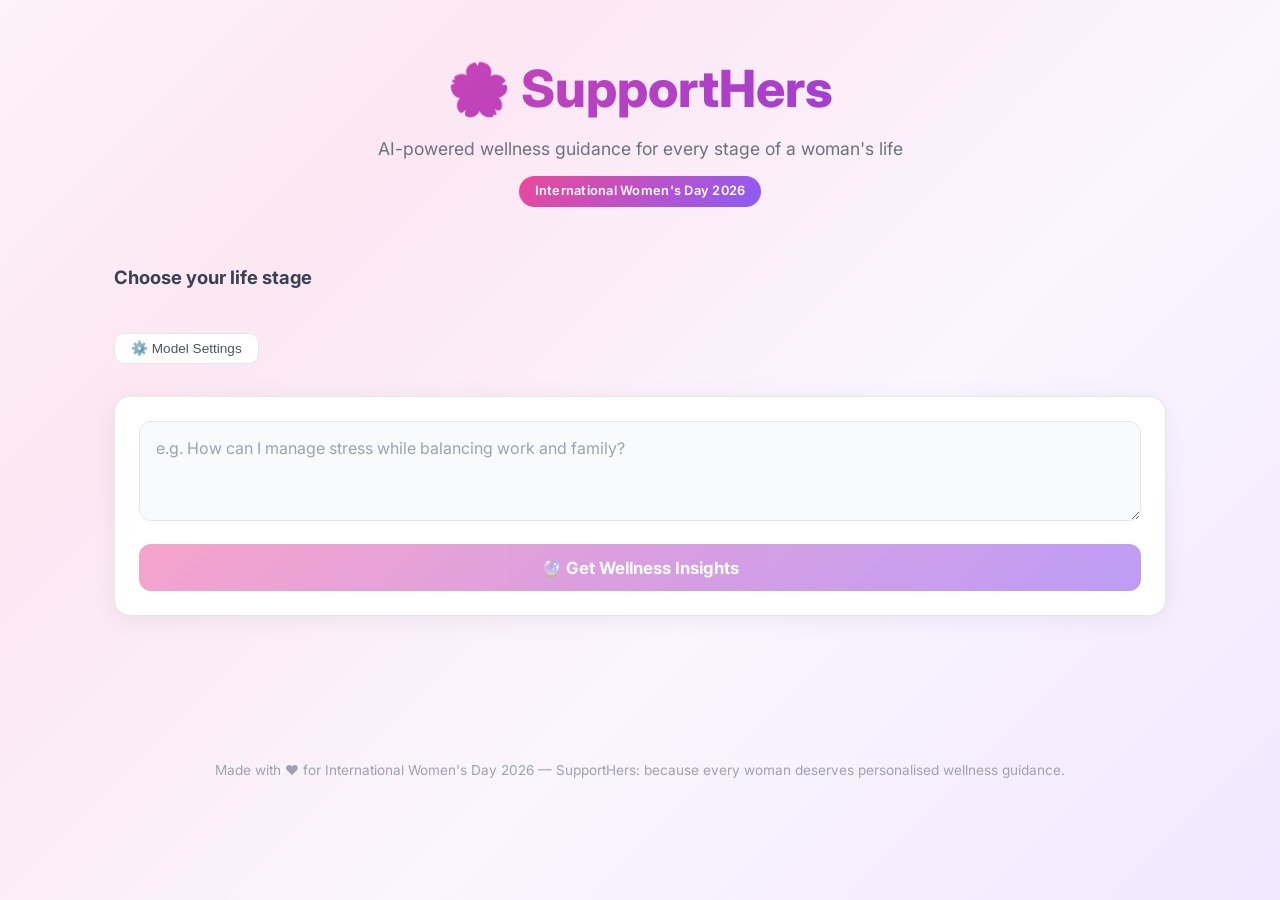
==== static/index.html @ b4f1f085 "Convert from Streamlit to FastAPI + vanilla frontend for Vercel deployment - Replace Streamlit app.p" ====
<!DOCTYPE html>
<html lang="en">
<head>
    <meta charset="UTF-8">
    <meta name="viewport" content="width=device-width, initial-scale=1.0">
    <title>SupportHers — Women's Wellness AI</title>
    <link rel="icon" href="data:image/svg+xml,<svg xmlns=%22http://www.w3.org/2000/svg%22 viewBox=%220 0 100 100%22><text y=%22.9em%22 font-size=%2290%22>🌸</text></svg>">
    <link href="https://fonts.googleapis.com/css2?family=Inter:wght@300;400;500;600;700;800&display=swap" rel="stylesheet">
    <style>
        *, *::before, *::after { box-sizing: border-box; margin: 0; padding: 0; }

        :root {
            --pink-50: #fdf2f8; --pink-100: #fce7f3; --pink-200: #fbcfe8;
            --pink-400: #f472b6; --pink-500: #ec4899; --pink-600: #db2777;
            --purple-50: #faf5ff; --purple-100: #f3e8ff; --purple-200: #e9d5ff;
            --purple-400: #a78bfa; --purple-500: #8b5cf6; --purple-600: #7c3aed;
            --purple-700: #6d28d9;
            --gray-50: #f9fafb; --gray-100: #f3f4f6; --gray-200: #e5e7eb;
            --gray-400: #9ca3af; --gray-500: #6b7280; --gray-600: #4b5563;
            --gray-700: #374151; --gray-800: #1f2937; --gray-900: #111827;
            --radius: 16px;
            --shadow: 0 4px 24px rgba(0,0,0,0.06);
            --shadow-lg: 0 8px 40px rgba(0,0,0,0.1);
        }

        body {
            font-family: 'Inter', -apple-system, system-ui, sans-serif;
            background: linear-gradient(135deg, var(--pink-50) 0%, var(--pink-100) 25%, var(--purple-50) 60%, var(--purple-100) 100%);
            min-height: 100vh;
            color: var(--gray-800);
            line-height: 1.6;
        }

        /* ── Header ─────────────────────────── */
        .header {
            text-align: center;
            padding: 3rem 1rem 1rem;
        }
        .header h1 {
            font-size: clamp(2rem, 5vw, 3.2rem);
            font-weight: 800;
            background: linear-gradient(135deg, var(--pink-500), var(--purple-600));
            -webkit-background-clip: text;
            -webkit-text-fill-color: transparent;
            background-clip: text;
        }
        .header p {
            color: var(--gray-500);
            font-size: 1.1rem;
            margin-top: 0.3rem;
        }
        .iwd-badge {
            display: inline-block;
            margin-top: 0.8rem;
            padding: 0.35rem 1rem;
            background: linear-gradient(135deg, var(--pink-500), var(--purple-500));
            color: white;
            border-radius: 999px;
            font-size: 0.8rem;
            font-weight: 600;
            letter-spacing: 0.02em;
        }

        /* ── Container ──────────────────────── */
        .container {
            max-width: 1100px;
            margin: 0 auto;
            padding: 0 1.5rem 4rem;
        }

        /* ── Section titles ─────────────────── */
        .section-title {
            font-size: 1.15rem;
            font-weight: 700;
            color: var(--gray-700);
            margin: 2.5rem 0 1rem;
        }

        /* ── Life stage cards ───────────────── */
        .stages-grid {
            display: grid;
            grid-template-columns: repeat(auto-fit, minmax(180px, 1fr));
            gap: 1rem;
        }
        .stage-card {
            background: white;
            border-radius: var(--radius);
            padding: 1.3rem;
            box-shadow: var(--shadow);
            border: 2.5px solid transparent;
            cursor: pointer;
            transition: all 0.25s ease;
            text-align: center;
        }
        .stage-card:hover {
            transform: translateY(-3px);
            box-shadow: var(--shadow-lg);
            border-color: var(--pink-200);
        }
        .stage-card.selected {
            border-color: var(--pink-500);
            background: linear-gradient(135deg, #fff5f7, #faf5ff);
            box-shadow: 0 4px 24px rgba(236,72,153,0.15);
        }
        .stage-icon { font-size: 2.2rem; margin-bottom: 0.4rem; }
        .stage-label { font-weight: 700; font-size: 0.95rem; color: var(--gray-800); }
        .stage-age { font-size: 0.8rem; color: var(--gray-400); margin-top: 0.15rem; }
        .stage-desc {
            font-size: 0.82rem;
            color: var(--gray-500);
            margin-top: 0.5rem;
            line-height: 1.5;
            display: none;
        }
        .stage-card.selected .stage-desc { display: block; }

        /* ── Example topics ─────────────────── */
        .topics-row {
            display: flex;
            flex-wrap: wrap;
            gap: 0.5rem;
            margin-top: 1rem;
        }
        .topic-chip {
            padding: 0.4rem 1rem;
            background: white;
            border: 1.5px solid var(--purple-200);
            border-radius: 999px;
            font-size: 0.85rem;
            color: var(--purple-600);
            cursor: pointer;
            transition: all 0.2s;
            font-weight: 500;
        }
        .topic-chip:hover {
            background: var(--purple-100);
            border-color: var(--purple-400);
        }

        /* ── Settings panel ─────────────────── */
        .settings-toggle {
            display: inline-flex;
            align-items: center;
            gap: 0.4rem;
            padding: 0.4rem 1rem;
            background: white;
            border: 1.5px solid var(--gray-200);
            border-radius: 10px;
            font-size: 0.85rem;
            color: var(--gray-600);
            cursor: pointer;
            transition: all 0.2s;
            margin-top: 1.5rem;
        }
        .settings-toggle:hover { border-color: var(--purple-400); color: var(--purple-600); }

        .settings-panel {
            display: none;
            background: white;
            border-radius: var(--radius);
            padding: 1.5rem;
            margin-top: 0.8rem;
            box-shadow: var(--shadow);
            border: 1px solid var(--gray-200);
        }
        .settings-panel.open { display: block; }
        .settings-grid {
            display: grid;
            grid-template-columns: 1fr 1fr;
            gap: 1.2rem;
        }
        @media (max-width: 600px) { .settings-grid { grid-template-columns: 1fr; } }
        .setting-group label {
            display: block;
            font-size: 0.82rem;
            font-weight: 600;
            color: var(--gray-600);
            margin-bottom: 0.3rem;
        }
        .setting-group select, .setting-group input {
            width: 100%;
            padding: 0.5rem 0.8rem;
            border: 1.5px solid var(--gray-200);
            border-radius: 10px;
            font-size: 0.88rem;
            font-family: inherit;
            color: var(--gray-700);
            background: var(--gray-50);
            transition: border-color 0.2s;
        }
        .setting-group select:focus, .setting-group input:focus {
            outline: none;
            border-color: var(--purple-400);
        }
        .setting-role {
            font-size: 0.78rem;
            color: var(--pink-500);
            font-weight: 600;
            text-transform: uppercase;
            letter-spacing: 0.05em;
            margin-bottom: 0.6rem;
        }

        /* ── Question input ─────────────────── */
        .question-box {
            margin-top: 2rem;
            background: white;
            border-radius: var(--radius);
            box-shadow: var(--shadow);
            padding: 1.5rem;
            border: 1px solid var(--gray-200);
        }
        .question-box textarea {
            width: 100%;
            border: 1.5px solid var(--gray-200);
            border-radius: 12px;
            padding: 1rem;
            font-family: inherit;
            font-size: 1rem;
            color: var(--gray-800);
            resize: vertical;
            min-height: 100px;
            background: var(--gray-50);
            transition: border-color 0.2s;
        }
        .question-box textarea:focus { outline: none; border-color: var(--purple-400); }
        .question-box textarea::placeholder { color: var(--gray-400); }

        .submit-btn {
            margin-top: 1rem;
            width: 100%;
            padding: 0.85rem 2rem;
            background: linear-gradient(135deg, var(--pink-500), var(--purple-600));
            color: white;
            border: none;
            border-radius: 12px;
            font-size: 1.05rem;
            font-weight: 700;
            cursor: pointer;
            transition: all 0.25s;
            font-family: inherit;
        }
        .submit-btn:hover:not(:disabled) {
            background: linear-gradient(135deg, var(--pink-600), var(--purple-700));
            transform: translateY(-1px);
            box-shadow: 0 6px 24px rgba(236,72,153,0.25);
        }
        .submit-btn:disabled {
            opacity: 0.5;
            cursor: not-allowed;
        }

        /* ── Loading ────────────────────────── */
        .loading-overlay {
            display: none;
            margin-top: 2rem;
            text-align: center;
            padding: 3rem;
        }
        .loading-overlay.active { display: block; }
        .spinner {
            width: 48px;
            height: 48px;
            border: 4px solid var(--pink-200);
            border-top-color: var(--pink-500);
            border-radius: 50%;
            animation: spin 0.8s linear infinite;
            margin: 0 auto 1rem;
        }
        @keyframes spin { to { transform: rotate(360deg); } }
        .loading-text {
            color: var(--gray-500);
            font-size: 1rem;
            font-weight: 500;
        }

        /* ── Results ────────────────────────── */
        .results { margin-top: 2.5rem; display: none; }
        .results.visible { display: block; }

        .analysis-card {
            background: linear-gradient(135deg, #fdf4ff, #f5f3ff);
            border: 1px solid var(--purple-200);
            border-radius: var(--radius);
            padding: 1.8rem;
            margin-bottom: 1.5rem;
        }
        .analysis-card h3 {
            color: var(--purple-600);
            margin-bottom: 0.8rem;
            font-size: 1.15rem;
        }
        .analysis-card p {
            color: var(--gray-600);
            line-height: 1.7;
        }

        .specialist-card {
            background: white;
            border-radius: var(--radius);
            padding: 1.8rem;
            margin-bottom: 1rem;
            box-shadow: var(--shadow);
            border-left: 4px solid var(--pink-500);
            transition: transform 0.2s;
        }
        .specialist-card:hover { transform: translateX(4px); }
        .specialist-card:nth-child(even) { border-left-color: var(--purple-500); }
        .specialist-card h4 {
            color: var(--purple-700);
            font-size: 1.05rem;
            margin-bottom: 0.3rem;
        }
        .specialist-card .spec-desc {
            font-size: 0.82rem;
            color: var(--gray-400);
            font-style: italic;
            margin-bottom: 0.8rem;
        }
        .specialist-card .spec-content {
            color: var(--gray-700);
            line-height: 1.75;
            white-space: pre-wrap;
        }

        .disclaimer {
            text-align: center;
            font-size: 0.82rem;
            color: var(--gray-400);
            margin-top: 2rem;
            padding: 1rem;
            background: var(--gray-50);
            border-radius: 12px;
        }

        /* ── Footer ─────────────────────────── */
        .footer {
            text-align: center;
            color: var(--gray-400);
            font-size: 0.85rem;
            padding: 2rem 1rem;
            margin-top: 3rem;
        }

        /* ── Error ──────────────────────────── */
        .error-box {
            display: none;
            margin-top: 2rem;
            padding: 1.2rem 1.5rem;
            background: #fef2f2;
            border: 1px solid #fecaca;
            border-radius: 12px;
            color: #991b1b;
            font-size: 0.95rem;
        }
        .error-box.visible { display: block; }
    </style>
</head>
<body>

<!-- Header -->
<div class="header">
    <h1>🌸 SupportHers</h1>
    <p>AI-powered wellness guidance for every stage of a woman's life</p>
    <span class="iwd-badge">International Women's Day 2026</span>
</div>

<div class="container">

    <!-- Life Stages -->
    <div class="section-title">Choose your life stage</div>
    <div class="stages-grid" id="stagesGrid"></div>

    <!-- Example topics -->
    <div id="topicsSection" style="display:none">
        <div class="section-title">Try an example topic</div>
        <div class="topics-row" id="topicsRow"></div>
    </div>

    <!-- Settings -->
    <button class="settings-toggle" id="settingsToggle">
        ⚙️ Model Settings
    </button>
    <div class="settings-panel" id="settingsPanel">
        <div class="settings-grid">
            <div>
                <div class="setting-role">Orchestrator (analyses your question)</div>
                <div class="setting-group">
                    <label>Provider</label>
                    <select id="orchProvider"></select>
                </div>
                <div class="setting-group" style="margin-top:0.6rem">
                    <label>Model</label>
                    <input id="orchModel" type="text">
                </div>
            </div>
            <div>
                <div class="setting-role">Workers (specialist insights)</div>
                <div class="setting-group">
                    <label>Provider</label>
                    <select id="workerProvider"></select>
                </div>
                <div class="setting-group" style="margin-top:0.6rem">
                    <label>Model</label>
                    <input id="workerModel" type="text">
                </div>
            </div>
        </div>
    </div>

    <!-- Question -->
    <div class="question-box">
        <textarea id="questionInput" placeholder="e.g. How can I manage stress while balancing work and family?"></textarea>
        <button class="submit-btn" id="submitBtn" disabled>🔮 Get Wellness Insights</button>
    </div>

    <!-- Loading -->
    <div class="loading-overlay" id="loading">
        <div class="spinner"></div>
        <div class="loading-text">Consulting wellness specialists...</div>
    </div>

    <!-- Error -->
    <div class="error-box" id="errorBox"></div>

    <!-- Results -->
    <div class="results" id="results"></div>
</div>

<div class="footer">
    Made with ❤️ for International Women's Day 2026 — SupportHers: because every woman deserves personalised wellness guidance.
</div>

<script>
(function() {
    // ── State ──
    let selectedStage = null;
    let lifeStages = [];
    let providers = [];

    const $ = id => document.getElementById(id);

    // ── Boot ──
    async function init() {
        const [stagesRes, providersRes] = await Promise.all([
            fetch('/api/life-stages').then(r => r.json()),
            fetch('/api/providers').then(r => r.json()),
        ]);
        lifeStages = stagesRes;
        providers = providersRes;
        renderStages();
        renderProviders();
    }

    // ── Render life stage cards ──
    function renderStages() {
        const grid = $('stagesGrid');
        grid.innerHTML = lifeStages.map(s => `
            <div class="stage-card" data-key="${s.key}">
                <div class="stage-icon">${s.icon}</div>
                <div class="stage-label">${s.label}</div>
                <div class="stage-age">${s.age_range}</div>
                <div class="stage-desc">${s.description}</div>
            </div>
        `).join('');

        grid.querySelectorAll('.stage-card').forEach(card => {
            card.addEventListener('click', () => selectStage(card.dataset.key));
        });
    }

    function selectStage(key) {
        selectedStage = key;
        document.querySelectorAll('.stage-card').forEach(c =>
            c.classList.toggle('selected', c.dataset.key === key)
        );
        const stage = lifeStages.find(s => s.key === key);
        if (stage) renderTopics(stage.example_topics);
        updateSubmitBtn();
    }

    function renderTopics(topics) {
        const section = $('topicsSection');
        const row = $('topicsRow');
        row.innerHTML = topics.map(t => `<span class="topic-chip">${t}</span>`).join('');
        row.querySelectorAll('.topic-chip').forEach(chip => {
            chip.addEventListener('click', () => {
                $('questionInput').value = chip.textContent;
                updateSubmitBtn();
            });
        });
        section.style.display = 'block';
    }

    // ── Render provider selects ──
    function renderProviders() {
        if (!providers.length) return;
        const optionsHtml = providers.map(p =>
            `<option value="${p.key}" data-model="${p.default_model}">${p.label}</option>`
        ).join('');

        $('orchProvider').innerHTML = optionsHtml;
        $('workerProvider').innerHTML = optionsHtml;
        $('orchModel').value = providers[0].default_model;
        $('workerModel').value = providers[0].default_model;

        $('orchProvider').addEventListener('change', function() {
            const p = providers.find(x => x.key === this.value);
            if (p) $('orchModel').value = p.default_model;
        });
        $('workerProvider').addEventListener('change', function() {
            const p = providers.find(x => x.key === this.value);
            if (p) $('workerModel').value = p.default_model;
        });
    }

    // ── Settings toggle ──
    $('settingsToggle').addEventListener('click', () => {
        $('settingsPanel').classList.toggle('open');
    });

    // ── Submit ──
    function updateSubmitBtn() {
        $('submitBtn').disabled = !selectedStage || !$('questionInput').value.trim();
    }
    $('questionInput').addEventListener('input', updateSubmitBtn);

    $('submitBtn').addEventListener('click', async () => {
        const question = $('questionInput').value.trim();
        if (!question || !selectedStage) return;

        // UI state
        $('loading').classList.add('active');
        $('results').classList.remove('visible');
        $('errorBox').classList.remove('visible');
        $('submitBtn').disabled = true;

        try {
            const res = await fetch('/api/consult', {
                method: 'POST',
                headers: { 'Content-Type': 'application/json' },
                body: JSON.stringify({
                    question,
                    life_stage: selectedStage,
                    orchestrator_provider: $('orchProvider').value,
                    worker_provider: $('workerProvider').value,
                    orchestrator_model: $('orchModel').value || null,
                    worker_model: $('workerModel').value || null,
                }),
            });

            if (!res.ok) throw new Error(`Server returned ${res.status}`);
            const data = await res.json();
            if (data.error) throw new Error(data.error);

            renderResults(data);
        } catch (err) {
            $('errorBox').textContent = `Something went wrong: ${err.message}`;
            $('errorBox').classList.add('visible');
        } finally {
            $('loading').classList.remove('active');
            updateSubmitBtn();
        }
    });

    // ── Render results ──
    function renderResults(data) {
        let html = '';

        if (data.analysis) {
            html += `
                <div class="analysis-card">
                    <h3>🧠 Overview</h3>
                    <p>${escapeHtml(data.analysis)}</p>
                </div>
            `;
        }

        if (data.worker_results) {
            data.worker_results.forEach((wr, i) => {
                const title = wr.type.replace(/-/g, ' ').replace(/\b\w/g, c => c.toUpperCase());
                html += `
                    <div class="specialist-card">
                        <h4>${i + 1}. ${escapeHtml(title)}</h4>
                        <div class="spec-desc">${escapeHtml(wr.description)}</div>
                        <div class="spec-content">${escapeHtml(wr.result)}</div>
                    </div>
                `;
            });
        }

        html += `
            <div class="disclaimer">
                This is AI-generated wellness information, not medical advice.
                Always consult a qualified healthcare professional for personal health decisions.
            </div>
        `;

        $('results').innerHTML = html;
        $('results').classList.add('visible');
        $('results').scrollIntoView({ behavior: 'smooth', block: 'start' });
    }

    function escapeHtml(str) {
        const d = document.createElement('div');
        d.textContent = str || '';
        return d.innerHTML;
    }

    init();
})();
</script>
</body>
</html>
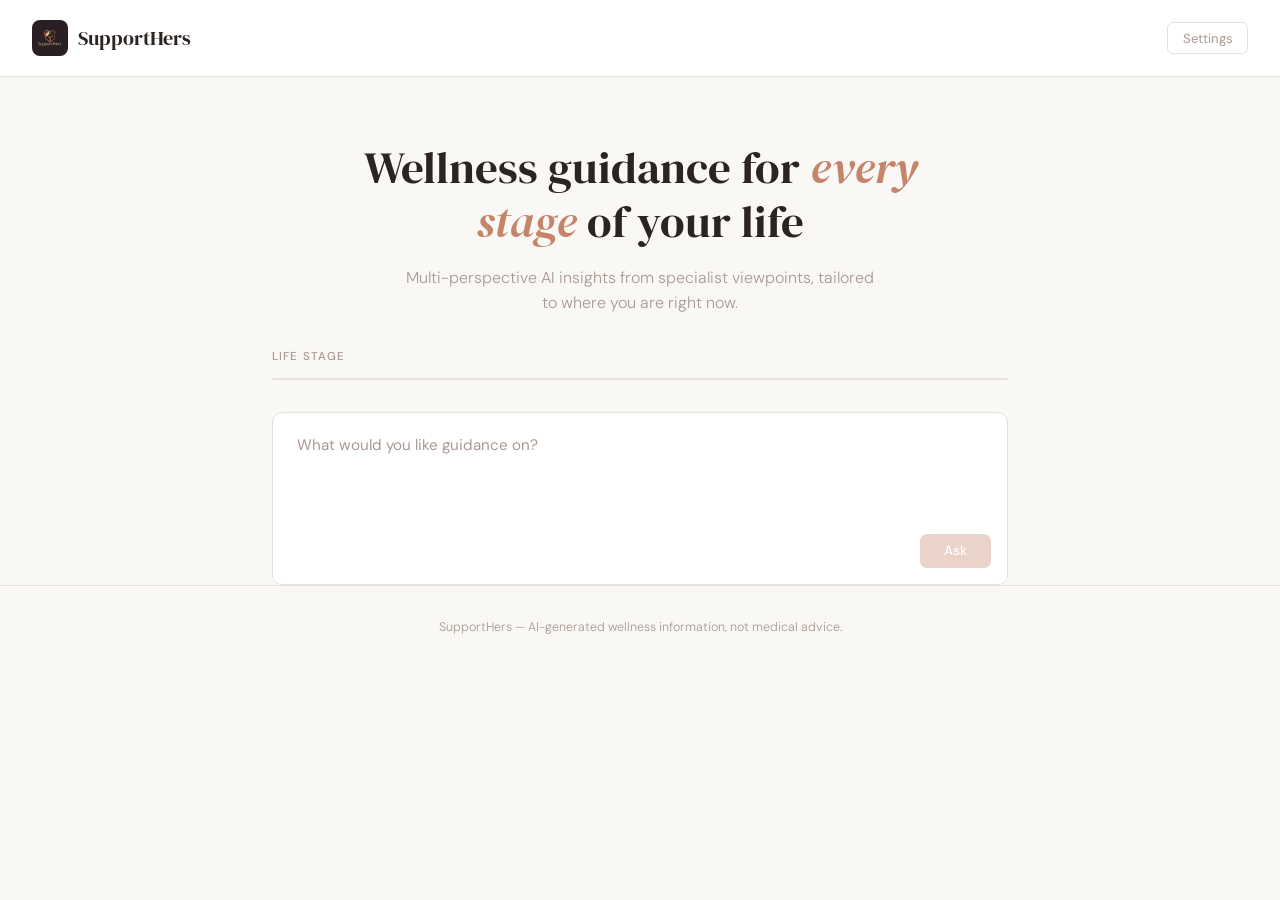
==== commit 934a0219: "Redesign frontend: replace generic template with crafted UI - Warm neutral palette (cream/copper/cha" ====
--- a/static/index.html
+++ b/static/index.html
@@ -3,504 +3,586 @@
 <head>
     <meta charset="UTF-8">
     <meta name="viewport" content="width=device-width, initial-scale=1.0">
-    <title>SupportHers — Women's Wellness AI</title>
-    <link rel="icon" href="data:image/svg+xml,<svg xmlns=%22http://www.w3.org/2000/svg%22 viewBox=%220 0 100 100%22><text y=%22.9em%22 font-size=%2290%22>🌸</text></svg>">
-    <link href="https://fonts.googleapis.com/css2?family=Inter:wght@300;400;500;600;700;800&display=swap" rel="stylesheet">
+    <title>SupportHers</title>
+    <link rel="icon" href="/static/supporthers.png">
     <style>
+        @import url('https://fonts.googleapis.com/css2?family=DM+Sans:ital,opsz,wght@0,9..40,300;0,9..40,400;0,9..40,500;1,9..40,300;1,9..40,400&family=DM+Serif+Display&display=swap');
+
         *, *::before, *::after { box-sizing: border-box; margin: 0; padding: 0; }
 
         :root {
-            --pink-50: #fdf2f8; --pink-100: #fce7f3; --pink-200: #fbcfe8;
-            --pink-400: #f472b6; --pink-500: #ec4899; --pink-600: #db2777;
-            --purple-50: #faf5ff; --purple-100: #f3e8ff; --purple-200: #e9d5ff;
-            --purple-400: #a78bfa; --purple-500: #8b5cf6; --purple-600: #7c3aed;
-            --purple-700: #6d28d9;
-            --gray-50: #f9fafb; --gray-100: #f3f4f6; --gray-200: #e5e7eb;
-            --gray-400: #9ca3af; --gray-500: #6b7280; --gray-600: #4b5563;
-            --gray-700: #374151; --gray-800: #1f2937; --gray-900: #111827;
-            --radius: 16px;
-            --shadow: 0 4px 24px rgba(0,0,0,0.06);
-            --shadow-lg: 0 8px 40px rgba(0,0,0,0.1);
+            --bg: #faf8f5;
+            --surface: #fff;
+            --copper: #c4856a;
+            --copper-light: #e8cfc3;
+            --copper-dark: #9c6550;
+            --ink: #2c2421;
+            --ink-light: #6b5e58;
+            --ink-muted: #a89992;
+            --border: #e8e2dc;
+            --border-light: #f0ece8;
+            --serif: 'DM Serif Display', Georgia, serif;
+            --sans: 'DM Sans', -apple-system, system-ui, sans-serif;
         }
 
         body {
-            font-family: 'Inter', -apple-system, system-ui, sans-serif;
-            background: linear-gradient(135deg, var(--pink-50) 0%, var(--pink-100) 25%, var(--purple-50) 60%, var(--purple-100) 100%);
-            min-height: 100vh;
-            color: var(--gray-800);
+            font-family: var(--sans);
+            background: var(--bg);
+            color: var(--ink);
             line-height: 1.6;
-        }
-
-        /* ── Header ─────────────────────────── */
-        .header {
+            -webkit-font-smoothing: antialiased;
+        }
+
+        /* ── Nav ─────────────────────────────── */
+        nav {
+            display: flex;
+            align-items: center;
+            justify-content: space-between;
+            padding: 1.25rem 2rem;
+            border-bottom: 1px solid var(--border);
+            background: var(--surface);
+        }
+        .nav-brand {
+            display: flex;
+            align-items: center;
+            gap: 0.65rem;
+        }
+        .nav-brand img {
+            width: 36px;
+            height: 36px;
+            border-radius: 8px;
+        }
+        .nav-brand span {
+            font-family: var(--serif);
+            font-size: 1.25rem;
+            color: var(--ink);
+        }
+        .nav-settings {
+            font-size: 0.82rem;
+            color: var(--ink-muted);
+            background: none;
+            border: 1px solid var(--border);
+            padding: 0.4rem 0.9rem;
+            border-radius: 6px;
+            cursor: pointer;
+            font-family: var(--sans);
+            transition: border-color 0.2s, color 0.2s;
+        }
+        .nav-settings:hover { border-color: var(--copper); color: var(--ink-light); }
+
+        /* ── Hero ────────────────────────────── */
+        .hero {
+            max-width: 640px;
+            margin: 0 auto;
+            padding: 4rem 2rem 2rem;
             text-align: center;
-            padding: 3rem 1rem 1rem;
-        }
-        .header h1 {
-            font-size: clamp(2rem, 5vw, 3.2rem);
-            font-weight: 800;
-            background: linear-gradient(135deg, var(--pink-500), var(--purple-600));
-            -webkit-background-clip: text;
-            -webkit-text-fill-color: transparent;
-            background-clip: text;
-        }
-        .header p {
-            color: var(--gray-500);
-            font-size: 1.1rem;
-            margin-top: 0.3rem;
-        }
-        .iwd-badge {
-            display: inline-block;
-            margin-top: 0.8rem;
-            padding: 0.35rem 1rem;
-            background: linear-gradient(135deg, var(--pink-500), var(--purple-500));
-            color: white;
-            border-radius: 999px;
-            font-size: 0.8rem;
-            font-weight: 600;
-            letter-spacing: 0.02em;
-        }
-
-        /* ── Container ──────────────────────── */
-        .container {
-            max-width: 1100px;
+        }
+        .hero h1 {
+            font-family: var(--serif);
+            font-size: clamp(1.8rem, 4vw, 2.8rem);
+            font-weight: 400;
+            line-height: 1.2;
+            color: var(--ink);
+        }
+        .hero h1 em {
+            color: var(--copper);
+            font-style: italic;
+        }
+        .hero p {
+            margin-top: 1rem;
+            font-size: 1rem;
+            color: var(--ink-muted);
+            max-width: 480px;
+            margin-left: auto;
+            margin-right: auto;
+            font-weight: 300;
+        }
+
+        /* ── Stages ──────────────────────────── */
+        .stages {
+            max-width: 800px;
             margin: 0 auto;
-            padding: 0 1.5rem 4rem;
-        }
-
-        /* ── Section titles ─────────────────── */
-        .section-title {
-            font-size: 1.15rem;
-            font-weight: 700;
-            color: var(--gray-700);
-            margin: 2.5rem 0 1rem;
-        }
-
-        /* ── Life stage cards ───────────────── */
-        .stages-grid {
-            display: grid;
-            grid-template-columns: repeat(auto-fit, minmax(180px, 1fr));
-            gap: 1rem;
-        }
-        .stage-card {
-            background: white;
-            border-radius: var(--radius);
-            padding: 1.3rem;
-            box-shadow: var(--shadow);
-            border: 2.5px solid transparent;
+            padding: 0 2rem;
+        }
+        .stages-label {
+            font-size: 0.72rem;
+            font-weight: 500;
+            text-transform: uppercase;
+            letter-spacing: 0.1em;
+            color: var(--ink-muted);
+            margin-bottom: 0.75rem;
+        }
+        .stages-row {
+            display: flex;
+            gap: 0;
+            border: 1px solid var(--border);
+            border-radius: 10px;
+            overflow: hidden;
+            background: var(--surface);
+        }
+        .stage-btn {
+            flex: 1;
+            padding: 1rem 0.5rem;
+            background: none;
+            border: none;
+            border-right: 1px solid var(--border);
             cursor: pointer;
-            transition: all 0.25s ease;
             text-align: center;
-        }
-        .stage-card:hover {
-            transform: translateY(-3px);
-            box-shadow: var(--shadow-lg);
-            border-color: var(--pink-200);
-        }
-        .stage-card.selected {
-            border-color: var(--pink-500);
-            background: linear-gradient(135deg, #fff5f7, #faf5ff);
-            box-shadow: 0 4px 24px rgba(236,72,153,0.15);
-        }
-        .stage-icon { font-size: 2.2rem; margin-bottom: 0.4rem; }
-        .stage-label { font-weight: 700; font-size: 0.95rem; color: var(--gray-800); }
-        .stage-age { font-size: 0.8rem; color: var(--gray-400); margin-top: 0.15rem; }
-        .stage-desc {
-            font-size: 0.82rem;
-            color: var(--gray-500);
-            margin-top: 0.5rem;
-            line-height: 1.5;
+            transition: background 0.2s;
+            font-family: var(--sans);
+        }
+        .stage-btn:last-child { border-right: none; }
+        .stage-btn:hover { background: var(--border-light); }
+        .stage-btn.active {
+            background: var(--copper);
+        }
+        .stage-btn.active .stage-btn-label,
+        .stage-btn.active .stage-btn-age { color: #fff; }
+        .stage-btn-label {
+            display: block;
+            font-size: 0.85rem;
+            font-weight: 500;
+            color: var(--ink);
+            line-height: 1.3;
+        }
+        .stage-btn-age {
+            display: block;
+            font-size: 0.72rem;
+            color: var(--ink-muted);
+            margin-top: 0.15rem;
+        }
+
+        /* ── Stage detail ────────────────────── */
+        .stage-detail {
             display: none;
-        }
-        .stage-card.selected .stage-desc { display: block; }
-
-        /* ── Example topics ─────────────────── */
-        .topics-row {
+            max-width: 800px;
+            margin: 1rem auto 0;
+            padding: 0 2rem;
+        }
+        .stage-detail.visible { display: block; }
+        .stage-detail-inner {
+            padding: 1.25rem 1.5rem;
+            border: 1px solid var(--border);
+            border-radius: 10px;
+            background: var(--surface);
+        }
+        .stage-detail-desc {
+            font-size: 0.9rem;
+            color: var(--ink-light);
+            font-weight: 300;
+        }
+        .stage-detail-topics {
+            margin-top: 0.75rem;
             display: flex;
             flex-wrap: wrap;
-            gap: 0.5rem;
-            margin-top: 1rem;
-        }
-        .topic-chip {
-            padding: 0.4rem 1rem;
-            background: white;
-            border: 1.5px solid var(--purple-200);
-            border-radius: 999px;
+            gap: 0.4rem;
+        }
+        .topic-btn {
+            font-size: 0.78rem;
+            font-family: var(--sans);
+            padding: 0.3rem 0.75rem;
+            border: 1px solid var(--border);
+            border-radius: 5px;
+            background: var(--bg);
+            color: var(--ink-light);
+            cursor: pointer;
+            transition: all 0.15s;
+        }
+        .topic-btn:hover {
+            border-color: var(--copper);
+            color: var(--copper-dark);
+        }
+
+        /* ── Input area ──────────────────────── */
+        .input-area {
+            max-width: 800px;
+            margin: 2rem auto 0;
+            padding: 0 2rem;
+        }
+        .input-box {
+            border: 1px solid var(--border);
+            border-radius: 10px;
+            background: var(--surface);
+            overflow: hidden;
+            transition: border-color 0.2s;
+        }
+        .input-box:focus-within { border-color: var(--copper); }
+        .input-box textarea {
+            width: 100%;
+            border: none;
+            padding: 1.25rem 1.5rem 0.75rem;
+            font-family: var(--sans);
+            font-size: 0.95rem;
+            color: var(--ink);
+            resize: none;
+            min-height: 88px;
+            background: transparent;
+            line-height: 1.6;
+        }
+        .input-box textarea:focus { outline: none; }
+        .input-box textarea::placeholder { color: var(--ink-muted); }
+        .input-actions {
+            display: flex;
+            justify-content: flex-end;
+            padding: 0.5rem 1rem 1rem;
+        }
+        .submit-btn {
+            padding: 0.55rem 1.5rem;
+            background: var(--copper);
+            color: #fff;
+            border: none;
+            border-radius: 7px;
             font-size: 0.85rem;
-            color: var(--purple-600);
+            font-weight: 500;
+            font-family: var(--sans);
             cursor: pointer;
-            transition: all 0.2s;
-            font-weight: 500;
-        }
-        .topic-chip:hover {
-            background: var(--purple-100);
-            border-color: var(--purple-400);
-        }
-
-        /* ── Settings panel ─────────────────── */
-        .settings-toggle {
-            display: inline-flex;
-            align-items: center;
-            gap: 0.4rem;
-            padding: 0.4rem 1rem;
-            background: white;
-            border: 1.5px solid var(--gray-200);
+            transition: background 0.2s, opacity 0.2s;
+        }
+        .submit-btn:hover:not(:disabled) { background: var(--copper-dark); }
+        .submit-btn:disabled { opacity: 0.35; cursor: default; }
+
+        /* ── Settings drawer ─────────────────── */
+        .settings-drawer {
+            display: none;
+            max-width: 800px;
+            margin: 0.75rem auto 0;
+            padding: 0 2rem;
+        }
+        .settings-drawer.open { display: block; }
+        .settings-inner {
+            padding: 1.25rem 1.5rem;
+            border: 1px solid var(--border);
             border-radius: 10px;
-            font-size: 0.85rem;
-            color: var(--gray-600);
-            cursor: pointer;
-            transition: all 0.2s;
-            margin-top: 1.5rem;
-        }
-        .settings-toggle:hover { border-color: var(--purple-400); color: var(--purple-600); }
-
-        .settings-panel {
-            display: none;
-            background: white;
-            border-radius: var(--radius);
-            padding: 1.5rem;
-            margin-top: 0.8rem;
-            box-shadow: var(--shadow);
-            border: 1px solid var(--gray-200);
-        }
-        .settings-panel.open { display: block; }
-        .settings-grid {
+            background: var(--surface);
             display: grid;
             grid-template-columns: 1fr 1fr;
-            gap: 1.2rem;
-        }
-        @media (max-width: 600px) { .settings-grid { grid-template-columns: 1fr; } }
-        .setting-group label {
+            gap: 1.5rem;
+        }
+        @media (max-width: 600px) {
+            .settings-inner { grid-template-columns: 1fr; }
+            .stages-row { flex-wrap: wrap; }
+            .stage-btn { flex: 1 1 calc(50% - 1px); border-bottom: 1px solid var(--border); }
+        }
+        .setting-col-label {
+            font-size: 0.7rem;
+            text-transform: uppercase;
+            letter-spacing: 0.08em;
+            color: var(--copper);
+            font-weight: 500;
+            margin-bottom: 0.5rem;
+        }
+        .field { margin-bottom: 0.6rem; }
+        .field label {
             display: block;
+            font-size: 0.75rem;
+            color: var(--ink-muted);
+            margin-bottom: 0.2rem;
+        }
+        .field select, .field input[type="text"] {
+            width: 100%;
+            padding: 0.45rem 0.65rem;
+            border: 1px solid var(--border);
+            border-radius: 6px;
+            font-family: var(--sans);
             font-size: 0.82rem;
-            font-weight: 600;
-            color: var(--gray-600);
+            color: var(--ink);
+            background: var(--bg);
+        }
+        .field select:focus, .field input[type="text"]:focus {
+            outline: none;
+            border-color: var(--copper);
+        }
+
+        /* ── Loading ─────────────────────────── */
+        .loading {
+            display: none;
+            max-width: 800px;
+            margin: 2.5rem auto;
+            padding: 0 2rem;
+            text-align: center;
+        }
+        .loading.active { display: block; }
+        .loading-bar {
+            height: 2px;
+            background: var(--border);
+            border-radius: 2px;
+            overflow: hidden;
+            margin-bottom: 1rem;
+        }
+        .loading-bar-fill {
+            height: 100%;
+            width: 30%;
+            background: var(--copper);
+            border-radius: 2px;
+            animation: slide 1.5s ease-in-out infinite;
+        }
+        @keyframes slide {
+            0% { transform: translateX(-100%); }
+            100% { transform: translateX(400%); }
+        }
+        .loading-text {
+            font-size: 0.85rem;
+            color: var(--ink-muted);
+            font-weight: 300;
+        }
+
+        /* ── Results ─────────────────────────── */
+        .results {
+            display: none;
+            max-width: 800px;
+            margin: 2.5rem auto 4rem;
+            padding: 0 2rem;
+        }
+        .results.visible { display: block; }
+
+        .results-header {
+            display: flex;
+            align-items: baseline;
+            gap: 0.75rem;
+            margin-bottom: 1.5rem;
+            padding-bottom: 0.75rem;
+            border-bottom: 1px solid var(--border);
+        }
+        .results-header h2 {
+            font-family: var(--serif);
+            font-size: 1.5rem;
+            font-weight: 400;
+        }
+        .results-header .results-stage {
+            font-size: 0.78rem;
+            color: var(--copper);
+            font-weight: 500;
+        }
+
+        .analysis {
+            margin-bottom: 2rem;
+            font-size: 0.95rem;
+            color: var(--ink-light);
+            line-height: 1.75;
+            font-weight: 300;
+        }
+
+        .perspectives-label {
+            font-size: 0.72rem;
+            text-transform: uppercase;
+            letter-spacing: 0.1em;
+            color: var(--ink-muted);
+            margin-bottom: 1rem;
+        }
+
+        .perspective {
+            margin-bottom: 1.5rem;
+            padding: 1.5rem;
+            border: 1px solid var(--border);
+            border-radius: 10px;
+            background: var(--surface);
+        }
+        .perspective-header {
+            display: flex;
+            align-items: baseline;
+            justify-content: space-between;
             margin-bottom: 0.3rem;
         }
-        .setting-group select, .setting-group input {
-            width: 100%;
-            padding: 0.5rem 0.8rem;
-            border: 1.5px solid var(--gray-200);
-            border-radius: 10px;
-            font-size: 0.88rem;
-            font-family: inherit;
-            color: var(--gray-700);
-            background: var(--gray-50);
-            transition: border-color 0.2s;
-        }
-        .setting-group select:focus, .setting-group input:focus {
-            outline: none;
-            border-color: var(--purple-400);
-        }
-        .setting-role {
-            font-size: 0.78rem;
-            color: var(--pink-500);
-            font-weight: 600;
-            text-transform: uppercase;
-            letter-spacing: 0.05em;
-            margin-bottom: 0.6rem;
-        }
-
-        /* ── Question input ─────────────────── */
-        .question-box {
-            margin-top: 2rem;
-            background: white;
-            border-radius: var(--radius);
-            box-shadow: var(--shadow);
-            padding: 1.5rem;
-            border: 1px solid var(--gray-200);
-        }
-        .question-box textarea {
-            width: 100%;
-            border: 1.5px solid var(--gray-200);
-            border-radius: 12px;
-            padding: 1rem;
-            font-family: inherit;
-            font-size: 1rem;
-            color: var(--gray-800);
-            resize: vertical;
-            min-height: 100px;
-            background: var(--gray-50);
-            transition: border-color 0.2s;
-        }
-        .question-box textarea:focus { outline: none; border-color: var(--purple-400); }
-        .question-box textarea::placeholder { color: var(--gray-400); }
-
-        .submit-btn {
-            margin-top: 1rem;
-            width: 100%;
-            padding: 0.85rem 2rem;
-            background: linear-gradient(135deg, var(--pink-500), var(--purple-600));
-            color: white;
-            border: none;
-            border-radius: 12px;
+        .perspective-type {
+            font-family: var(--serif);
             font-size: 1.05rem;
-            font-weight: 700;
-            cursor: pointer;
-            transition: all 0.25s;
-            font-family: inherit;
-        }
-        .submit-btn:hover:not(:disabled) {
-            background: linear-gradient(135deg, var(--pink-600), var(--purple-700));
-            transform: translateY(-1px);
-            box-shadow: 0 6px 24px rgba(236,72,153,0.25);
-        }
-        .submit-btn:disabled {
-            opacity: 0.5;
-            cursor: not-allowed;
-        }
-
-        /* ── Loading ────────────────────────── */
-        .loading-overlay {
-            display: none;
-            margin-top: 2rem;
-            text-align: center;
-            padding: 3rem;
-        }
-        .loading-overlay.active { display: block; }
-        .spinner {
-            width: 48px;
-            height: 48px;
-            border: 4px solid var(--pink-200);
-            border-top-color: var(--pink-500);
-            border-radius: 50%;
-            animation: spin 0.8s linear infinite;
-            margin: 0 auto 1rem;
-        }
-        @keyframes spin { to { transform: rotate(360deg); } }
-        .loading-text {
-            color: var(--gray-500);
-            font-size: 1rem;
-            font-weight: 500;
-        }
-
-        /* ── Results ────────────────────────── */
-        .results { margin-top: 2.5rem; display: none; }
-        .results.visible { display: block; }
-
-        .analysis-card {
-            background: linear-gradient(135deg, #fdf4ff, #f5f3ff);
-            border: 1px solid var(--purple-200);
-            border-radius: var(--radius);
-            padding: 1.8rem;
-            margin-bottom: 1.5rem;
-        }
-        .analysis-card h3 {
-            color: var(--purple-600);
-            margin-bottom: 0.8rem;
-            font-size: 1.15rem;
-        }
-        .analysis-card p {
-            color: var(--gray-600);
-            line-height: 1.7;
-        }
-
-        .specialist-card {
-            background: white;
-            border-radius: var(--radius);
-            padding: 1.8rem;
+        }
+        .perspective-num {
+            font-size: 0.72rem;
+            color: var(--ink-muted);
+            font-variant-numeric: tabular-nums;
+        }
+        .perspective-brief {
+            font-size: 0.8rem;
+            color: var(--ink-muted);
+            font-style: italic;
             margin-bottom: 1rem;
-            box-shadow: var(--shadow);
-            border-left: 4px solid var(--pink-500);
-            transition: transform 0.2s;
-        }
-        .specialist-card:hover { transform: translateX(4px); }
-        .specialist-card:nth-child(even) { border-left-color: var(--purple-500); }
-        .specialist-card h4 {
-            color: var(--purple-700);
-            font-size: 1.05rem;
-            margin-bottom: 0.3rem;
-        }
-        .specialist-card .spec-desc {
-            font-size: 0.82rem;
-            color: var(--gray-400);
-            font-style: italic;
-            margin-bottom: 0.8rem;
-        }
-        .specialist-card .spec-content {
-            color: var(--gray-700);
+            font-weight: 300;
+        }
+        .perspective-content {
+            font-size: 0.92rem;
+            color: var(--ink-light);
             line-height: 1.75;
             white-space: pre-wrap;
+            font-weight: 300;
         }
 
         .disclaimer {
+            margin-top: 2.5rem;
+            padding-top: 1.5rem;
+            border-top: 1px solid var(--border);
+            font-size: 0.78rem;
+            color: var(--ink-muted);
             text-align: center;
-            font-size: 0.82rem;
-            color: var(--gray-400);
-            margin-top: 2rem;
-            padding: 1rem;
-            background: var(--gray-50);
-            border-radius: 12px;
-        }
-
-        /* ── Footer ─────────────────────────── */
-        .footer {
-            text-align: center;
-            color: var(--gray-400);
-            font-size: 0.85rem;
-            padding: 2rem 1rem;
-            margin-top: 3rem;
-        }
-
-        /* ── Error ──────────────────────────── */
+            font-weight: 300;
+        }
+
+        /* ── Error ───────────────────────────── */
         .error-box {
             display: none;
-            margin-top: 2rem;
-            padding: 1.2rem 1.5rem;
-            background: #fef2f2;
-            border: 1px solid #fecaca;
-            border-radius: 12px;
-            color: #991b1b;
-            font-size: 0.95rem;
+            max-width: 800px;
+            margin: 1.5rem auto;
+            padding: 0 2rem;
         }
         .error-box.visible { display: block; }
+        .error-inner {
+            padding: 0.9rem 1.25rem;
+            border: 1px solid #e5c7c0;
+            border-radius: 8px;
+            background: #fdf5f3;
+            color: var(--copper-dark);
+            font-size: 0.88rem;
+        }
+
+        /* ── Footer ──────────────────────────── */
+        footer {
+            text-align: center;
+            padding: 2rem;
+            font-size: 0.78rem;
+            color: var(--ink-muted);
+            border-top: 1px solid var(--border);
+            font-weight: 300;
+        }
     </style>
 </head>
 <body>
 
-<!-- Header -->
-<div class="header">
-    <h1>🌸 SupportHers</h1>
-    <p>AI-powered wellness guidance for every stage of a woman's life</p>
-    <span class="iwd-badge">International Women's Day 2026</span>
+<nav>
+    <div class="nav-brand">
+        <img src="/static/supporthers.png" alt="SupportHers">
+        <span>SupportHers</span>
+    </div>
+    <button class="nav-settings" id="settingsToggle">Settings</button>
+</nav>
+
+<div class="hero">
+    <h1>Wellness guidance for <em>every stage</em> of your life</h1>
+    <p>Multi-perspective AI insights from specialist viewpoints, tailored to where you are right now.</p>
 </div>
 
-<div class="container">
-
-    <!-- Life Stages -->
-    <div class="section-title">Choose your life stage</div>
-    <div class="stages-grid" id="stagesGrid"></div>
-
-    <!-- Example topics -->
-    <div id="topicsSection" style="display:none">
-        <div class="section-title">Try an example topic</div>
-        <div class="topics-row" id="topicsRow"></div>
+<div class="stages">
+    <div class="stages-label">Life stage</div>
+    <div class="stages-row" id="stagesRow"></div>
+</div>
+
+<div class="stage-detail" id="stageDetail">
+    <div class="stage-detail-inner">
+        <div class="stage-detail-desc" id="stageDesc"></div>
+        <div class="stage-detail-topics" id="stageTopics"></div>
     </div>
-
-    <!-- Settings -->
-    <button class="settings-toggle" id="settingsToggle">
-        ⚙️ Model Settings
-    </button>
-    <div class="settings-panel" id="settingsPanel">
-        <div class="settings-grid">
-            <div>
-                <div class="setting-role">Orchestrator (analyses your question)</div>
-                <div class="setting-group">
-                    <label>Provider</label>
-                    <select id="orchProvider"></select>
-                </div>
-                <div class="setting-group" style="margin-top:0.6rem">
-                    <label>Model</label>
-                    <input id="orchModel" type="text">
-                </div>
+</div>
+
+<div class="settings-drawer" id="settingsDrawer">
+    <div class="settings-inner">
+        <div>
+            <div class="setting-col-label">Orchestrator</div>
+            <div class="field">
+                <label>Provider</label>
+                <select id="orchProvider"></select>
             </div>
-            <div>
-                <div class="setting-role">Workers (specialist insights)</div>
-                <div class="setting-group">
-                    <label>Provider</label>
-                    <select id="workerProvider"></select>
-                </div>
-                <div class="setting-group" style="margin-top:0.6rem">
-                    <label>Model</label>
-                    <input id="workerModel" type="text">
-                </div>
+            <div class="field">
+                <label>Model</label>
+                <input type="text" id="orchModel">
+            </div>
+        </div>
+        <div>
+            <div class="setting-col-label">Workers</div>
+            <div class="field">
+                <label>Provider</label>
+                <select id="workerProvider"></select>
+            </div>
+            <div class="field">
+                <label>Model</label>
+                <input type="text" id="workerModel">
             </div>
         </div>
     </div>
-
-    <!-- Question -->
-    <div class="question-box">
-        <textarea id="questionInput" placeholder="e.g. How can I manage stress while balancing work and family?"></textarea>
-        <button class="submit-btn" id="submitBtn" disabled>🔮 Get Wellness Insights</button>
+</div>
+
+<div class="input-area">
+    <div class="input-box">
+        <textarea id="questionInput" placeholder="What would you like guidance on?" rows="3"></textarea>
+        <div class="input-actions">
+            <button class="submit-btn" id="submitBtn" disabled>Ask</button>
+        </div>
     </div>
-
-    <!-- Loading -->
-    <div class="loading-overlay" id="loading">
-        <div class="spinner"></div>
-        <div class="loading-text">Consulting wellness specialists...</div>
-    </div>
-
-    <!-- Error -->
-    <div class="error-box" id="errorBox"></div>
-
-    <!-- Results -->
-    <div class="results" id="results"></div>
 </div>
 
-<div class="footer">
-    Made with ❤️ for International Women's Day 2026 — SupportHers: because every woman deserves personalised wellness guidance.
+<div class="loading" id="loading">
+    <div class="loading-bar"><div class="loading-bar-fill"></div></div>
+    <div class="loading-text">Gathering specialist perspectives...</div>
 </div>
+
+<div class="error-box" id="errorBox"><div class="error-inner" id="errorText"></div></div>
+
+<div class="results" id="results"></div>
+
+<footer>
+    SupportHers &mdash; AI-generated wellness information, not medical advice.
+</footer>
 
 <script>
 (function() {
-    // ── State ──
     let selectedStage = null;
-    let lifeStages = [];
+    let stages = [];
     let providers = [];
 
     const $ = id => document.getElementById(id);
 
-    // ── Boot ──
     async function init() {
-        const [stagesRes, providersRes] = await Promise.all([
+        const [s, p] = await Promise.all([
             fetch('/api/life-stages').then(r => r.json()),
             fetch('/api/providers').then(r => r.json()),
         ]);
-        lifeStages = stagesRes;
-        providers = providersRes;
+        stages = s;
+        providers = p;
         renderStages();
         renderProviders();
     }
 
-    // ── Render life stage cards ──
     function renderStages() {
-        const grid = $('stagesGrid');
-        grid.innerHTML = lifeStages.map(s => `
-            <div class="stage-card" data-key="${s.key}">
-                <div class="stage-icon">${s.icon}</div>
-                <div class="stage-label">${s.label}</div>
-                <div class="stage-age">${s.age_range}</div>
-                <div class="stage-desc">${s.description}</div>
-            </div>
-        `).join('');
-
-        grid.querySelectorAll('.stage-card').forEach(card => {
-            card.addEventListener('click', () => selectStage(card.dataset.key));
+        $('stagesRow').innerHTML = stages.map(s =>
+            `<button class="stage-btn" data-key="${s.key}">
+                <span class="stage-btn-label">${s.label}</span>
+                <span class="stage-btn-age">${s.age_range}</span>
+            </button>`
+        ).join('');
+
+        $('stagesRow').querySelectorAll('.stage-btn').forEach(btn => {
+            btn.addEventListener('click', () => selectStage(btn.dataset.key));
         });
     }
 
     function selectStage(key) {
         selectedStage = key;
-        document.querySelectorAll('.stage-card').forEach(c =>
-            c.classList.toggle('selected', c.dataset.key === key)
+        document.querySelectorAll('.stage-btn').forEach(b =>
+            b.classList.toggle('active', b.dataset.key === key)
         );
-        const stage = lifeStages.find(s => s.key === key);
-        if (stage) renderTopics(stage.example_topics);
-        updateSubmitBtn();
-    }
-
-    function renderTopics(topics) {
-        const section = $('topicsSection');
-        const row = $('topicsRow');
-        row.innerHTML = topics.map(t => `<span class="topic-chip">${t}</span>`).join('');
-        row.querySelectorAll('.topic-chip').forEach(chip => {
-            chip.addEventListener('click', () => {
-                $('questionInput').value = chip.textContent;
-                updateSubmitBtn();
+        const s = stages.find(x => x.key === key);
+        if (!s) return;
+
+        $('stageDesc').textContent = s.description;
+        $('stageTopics').innerHTML = s.example_topics.map(t =>
+            `<button class="topic-btn">${esc(t)}</button>`
+        ).join('');
+        $('stageTopics').querySelectorAll('.topic-btn').forEach(b => {
+            b.addEventListener('click', () => {
+                $('questionInput').value = b.textContent;
+                updateBtn();
+                $('questionInput').focus();
             });
         });
-        section.style.display = 'block';
-    }
-
-    // ── Render provider selects ──
+        $('stageDetail').classList.add('visible');
+        updateBtn();
+    }
+
     function renderProviders() {
         if (!providers.length) return;
-        const optionsHtml = providers.map(p =>
+        const opts = providers.map(p =>
             `<option value="${p.key}" data-model="${p.default_model}">${p.label}</option>`
         ).join('');
-
-        $('orchProvider').innerHTML = optionsHtml;
-        $('workerProvider').innerHTML = optionsHtml;
+        $('orchProvider').innerHTML = opts;
+        $('workerProvider').innerHTML = opts;
         $('orchModel').value = providers[0].default_model;
         $('workerModel').value = providers[0].default_model;
 
@@ -514,22 +596,24 @@
         });
     }
 
-    // ── Settings toggle ──
-    $('settingsToggle').addEventListener('click', () => {
-        $('settingsPanel').classList.toggle('open');
+    $('settingsToggle').addEventListener('click', () =>
+        $('settingsDrawer').classList.toggle('open')
+    );
+
+    function updateBtn() {
+        $('submitBtn').disabled = !selectedStage || !$('questionInput').value.trim();
+    }
+    $('questionInput').addEventListener('input', updateBtn);
+
+    $('submitBtn').addEventListener('click', submit);
+    $('questionInput').addEventListener('keydown', e => {
+        if (e.key === 'Enter' && (e.metaKey || e.ctrlKey) && !$('submitBtn').disabled) submit();
     });
 
-    // ── Submit ──
-    function updateSubmitBtn() {
-        $('submitBtn').disabled = !selectedStage || !$('questionInput').value.trim();
-    }
-    $('questionInput').addEventListener('input', updateSubmitBtn);
-
-    $('submitBtn').addEventListener('click', async () => {
-        const question = $('questionInput').value.trim();
-        if (!question || !selectedStage) return;
-
-        // UI state
+    async function submit() {
+        const q = $('questionInput').value.trim();
+        if (!q || !selectedStage) return;
+
         $('loading').classList.add('active');
         $('results').classList.remove('visible');
         $('errorBox').classList.remove('visible');
@@ -540,7 +624,7 @@
                 method: 'POST',
                 headers: { 'Content-Type': 'application/json' },
                 body: JSON.stringify({
-                    question,
+                    question: q,
                     life_stage: selectedStage,
                     orchestrator_provider: $('orchProvider').value,
                     worker_provider: $('workerProvider').value,
@@ -548,62 +632,59 @@
                     worker_model: $('workerModel').value || null,
                 }),
             });
-
-            if (!res.ok) throw new Error(`Server returned ${res.status}`);
+            if (!res.ok) throw new Error(`Server error (${res.status})`);
             const data = await res.json();
             if (data.error) throw new Error(data.error);
-
             renderResults(data);
         } catch (err) {
-            $('errorBox').textContent = `Something went wrong: ${err.message}`;
+            $('errorText').textContent = err.message;
             $('errorBox').classList.add('visible');
         } finally {
             $('loading').classList.remove('active');
-            updateSubmitBtn();
-        }
-    });
-
-    // ── Render results ──
+            updateBtn();
+        }
+    }
+
     function renderResults(data) {
-        let html = '';
+        const stage = stages.find(s => s.key === selectedStage);
+        let html = `
+            <div class="results-header">
+                <h2>Your Wellness Insights</h2>
+                <span class="results-stage">${esc(stage?.label || '')}</span>
+            </div>
+        `;
 
         if (data.analysis) {
-            html += `
-                <div class="analysis-card">
-                    <h3>🧠 Overview</h3>
-                    <p>${escapeHtml(data.analysis)}</p>
-                </div>
-            `;
-        }
-
-        if (data.worker_results) {
+            html += `<div class="analysis">${esc(data.analysis)}</div>`;
+        }
+
+        if (data.worker_results?.length) {
+            html += `<div class="perspectives-label">Specialist perspectives</div>`;
             data.worker_results.forEach((wr, i) => {
                 const title = wr.type.replace(/-/g, ' ').replace(/\b\w/g, c => c.toUpperCase());
                 html += `
-                    <div class="specialist-card">
-                        <h4>${i + 1}. ${escapeHtml(title)}</h4>
-                        <div class="spec-desc">${escapeHtml(wr.description)}</div>
-                        <div class="spec-content">${escapeHtml(wr.result)}</div>
+                    <div class="perspective">
+                        <div class="perspective-header">
+                            <span class="perspective-type">${esc(title)}</span>
+                            <span class="perspective-num">${i + 1} / ${data.worker_results.length}</span>
+                        </div>
+                        <div class="perspective-brief">${esc(wr.description)}</div>
+                        <div class="perspective-content">${esc(wr.result)}</div>
                     </div>
                 `;
             });
         }
 
-        html += `
-            <div class="disclaimer">
-                This is AI-generated wellness information, not medical advice.
-                Always consult a qualified healthcare professional for personal health decisions.
-            </div>
-        `;
+        html += `<div class="disclaimer">This is AI-generated wellness information, not medical advice. Always consult a qualified healthcare professional.</div>`;
 
         $('results').innerHTML = html;
         $('results').classList.add('visible');
         $('results').scrollIntoView({ behavior: 'smooth', block: 'start' });
     }
 
-    function escapeHtml(str) {
+    function esc(s) {
         const d = document.createElement('div');
-        d.textContent = str || '';
+        d.textContent = s || '';
         return d.innerHTML;
     }
 
